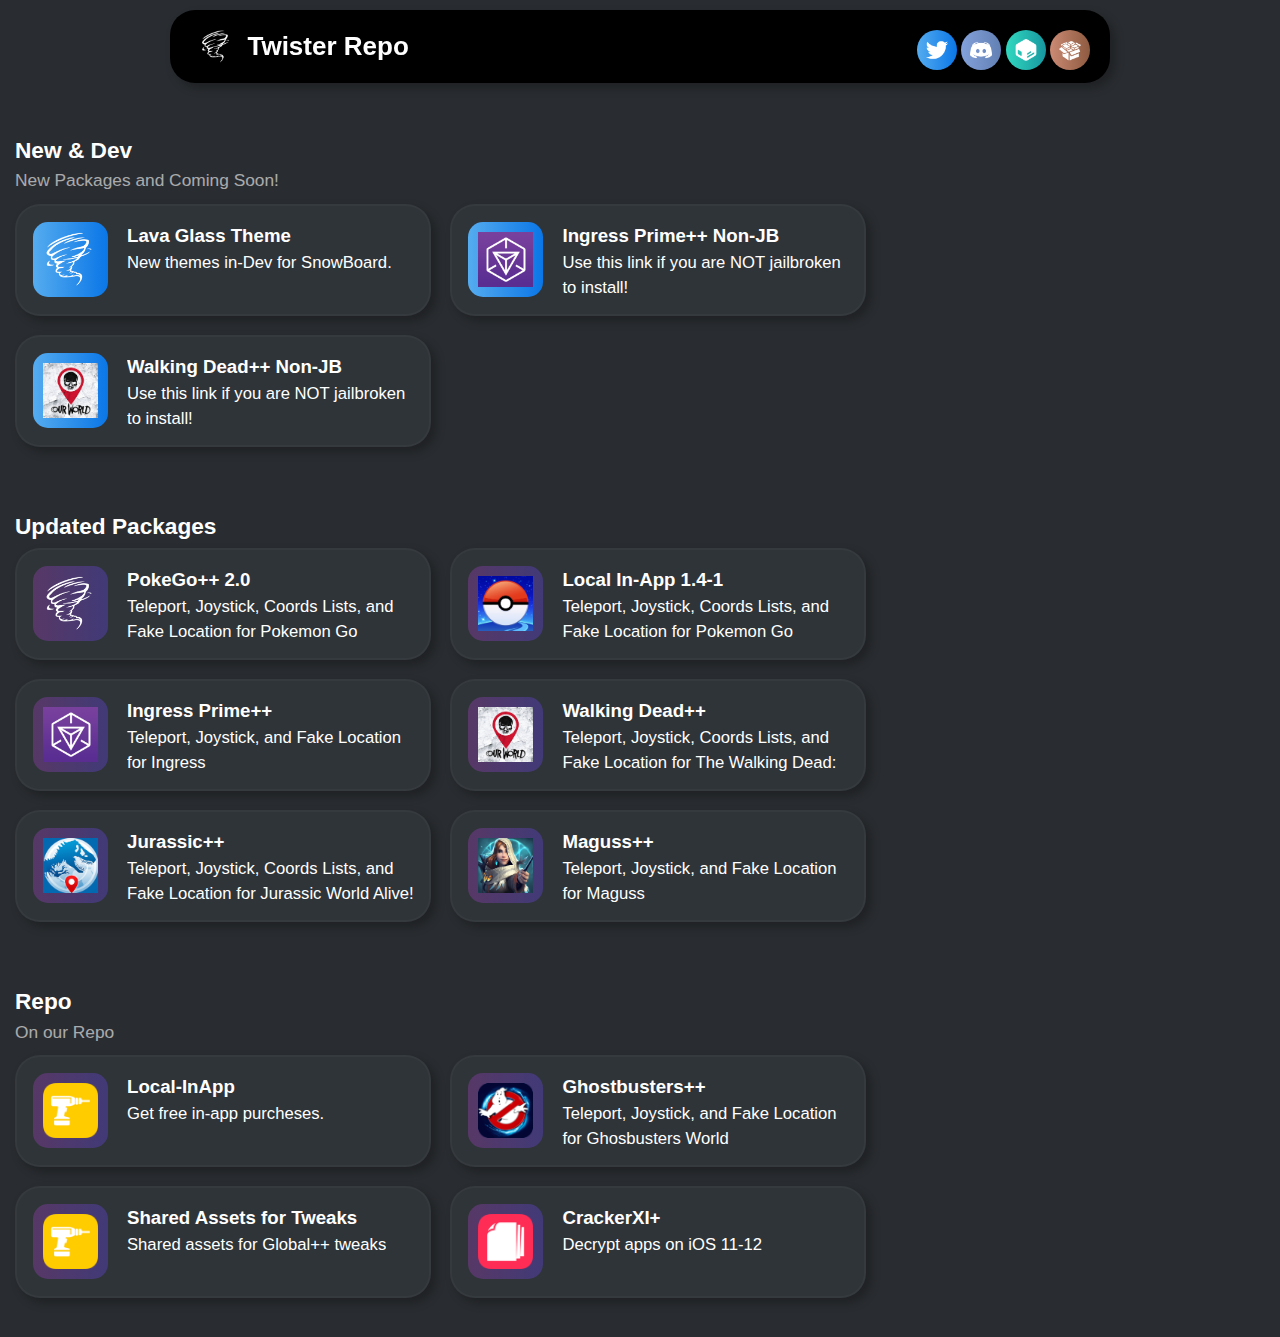
==== index.html @ d9e3f7b3 "update" ====
<!DOCTYPE html>
<html>
<head>
  <title>Twister Repo</title>
  <link rel="icon" href="assets/favicon.ico" class="next-head" />
  <meta name="viewport" content="width=device-width, initial-scale=1">
  <link rel="stylesheet" type="text/css" href="assets/css/stylesheet.css">
  <link rel="stylesheet" type="text/css" href="assets/css/touchscreenOnly.css" id="touchScreenStylesheet" disabled>
  <link rel="stylesheet" type="text/css" href="assets/css/navbar.css">
</head>
<style>
  @font-face { font-family: "SF Pro Display"; src: url("assets/SF-Pro-Display-Regular.otf"); }
  * {
    font-family: 'SF Pro Display', sans-serif;
  }
</style>
<body>

<div id="navbarContainer">
    <div id="navbar">
          <a href="https://globalplusplus.github.io/"><img class="logo" src="assets/twister.png"></a>
          <a href="https://globalplusplus.github.io/"><h1 id="title">Twister Repo</h1></a>

        <div class="navIconContainer">
          <a href="https://twitter.com/GlobalTweaks" target="_blank">
            <div class="navButton" style="background: linear-gradient(to right, #55ACEF , #0A76E7)">
              <img src="assets/page-icons/twitter.png" class="navButtonIcon" align="left">Twitter
            </div></a>
    
          <a href="https://discordapp.com/invite/Yrq7eeq" target="_blank">
            <div class="navButton" style="background: linear-gradient(to right, #83A1DA , #6380B4)">
              <img src="assets/page-icons/discord.png" class="navButtonIcon" align="left">Discord
            </div></a>

            <a href="sileo://source/https://globalplusplus.github.io/">
              <div class="navButton" style="background: linear-gradient(to right, #31D8C0 , #17979F)">
                <img src="assets/page-icons/sileo.png" class="navButtonIcon" align="left">Add to Sileo
              </div></a>

          <a href="cydia://url/https://cydia.saurik.com/api/share#?source=https://globalplusplus.github.io/">
            <div class="navButton" style="background: linear-gradient(to right, #CB8A74 , #8D5A40)">
              <img src="assets/page-icons/cydia.png" class="navButtonIcon" align="left">Add to Cydia
            </div></a>
        </div>
  </div>
  </div>

  <div class="wrapper">
<div class="subsection">
  <h2 id="subtitle">New & Dev</h2>
    <h2 id="subsubtitle">New Packages and Coming Soon!</h2>  
	  
      <div class="bigBox">
        <div class="packageIconHolder" style="background: linear-gradient(to right, #55ACEF , #0A76E7)">
          <img src="assets/page-icons/twister.png" class="packageicon">
        </div>
        <div class="packageContentHolder">
          <span class="packageTitle">Lava Glass Theme</span>
          <br><span class="packageDescription">New themes in-Dev for SnowBoard.</span>
        </div>
      </div>
    
      <a href="itms-services://?action=download-manifest&url=https%3A%2F%2Fwww.globalplusplus.com%2Fdirectingress">
      <div class="bigBox">
        <div class="packageIconHolder" style="background: linear-gradient(to right, #55ACEF , #0A76E7)">
          <img src="assets/page-icons/ingress1.png" class="packageicon">
        </div>
        <div class="packageContentHolder">
          <span class="packageTitle">Ingress Prime++ Non-JB</span>
          <br><span class="packageDescription">Use this link if you are NOT jailbroken to install!</span>
        </div>
      </div></a>
    
      <a href="itms-services://?action=download-manifest&url=https%3A%2F%2Fwww.globalplusplus.com%2Fdirectwd">
      <div class="bigBox">
        <div class="packageIconHolder" style="background: linear-gradient(to right, #55ACEF , #0A76E7)">
          <img src="assets/page-icons/ourworld1.png" class="packageicon">
        </div>
        <div class="packageContentHolder">
          <span class="packageTitle">Walking Dead++ Non-JB</span>
          <br><span class="packageDescription">Use this link if you are NOT jailbroken to install!</span>
        </div>
      </div></a>
    
    </div></div>

<div class="subsection">
<h2 id="subtitle">Updated Packages</h2>
<h2 id="subsubtitle"></h2>

      <a href="depiction.html?pokego">
      <div class="bigBox">
        <div class="packageIconHolder" style="background: linear-gradient(to right, #573866 , #413a77)">
          <img src="assets/img/twister.png" class="packageicon">
        </div>
        <div class="packageContentHolder">
          <span class="packageTitle">PokeGo++ 2.0</span>
          <br><span class="packageDescription">Teleport, Joystick, Coords Lists, and Fake Location for Pokemon Go</span>
        </div>
      </div></a>
	  
	     <a href="depiction.html?localinapp">
      <div class="bigBox">
        <div class="packageIconHolder" style="background: linear-gradient(to right, #573866 , #413a77)">
          <img src="assets/page-icons/pokemon1.png" class="packageicon">
        </div>
        <div class="packageContentHolder">
          <span class="packageTitle">Local In-App 1.4-1</span>
          <br><span class="packageDescription">Teleport, Joystick, Coords Lists, and Fake Location for Pokemon Go</span>
        </div>
      </div></a>
    
      <a href="depiction.html?ingress">
      <div class="bigBox">
        <div class="packageIconHolder" style="background: linear-gradient(to right, #573866 , #413a77)">
          <img src="assets/page-icons/ingress1.png" class="packageicon">
        </div>
        <div class="packageContentHolder">
          <span class="packageTitle">Ingress Prime++</span>
          <br><span class="packageDescription">Teleport, Joystick, and Fake Location for Ingress</span>
        </div>
      </div></a>
    
      <a href="depiction.html?walkingdead">
      <div class="bigBox">
        <div class="packageIconHolder" style="background: linear-gradient(to right, #573866 , #413a77)">
          <img src="assets/page-icons/ourworld1.png" class="packageicon">
        </div>
        <div class="packageContentHolder">
          <span class="packageTitle">Walking Dead++</span>
          <br><span class="packageDescription">Teleport, Joystick, Coords Lists, and Fake Location for The Walking Dead: Our World</span>
        </div>
      </div></a>
	  
	  <a href="depiction.html?jurassic">
      <div class="bigBox">
        <div class="packageIconHolder" style="background: linear-gradient(to right, #573866 , #413a77)">
          <img src="assets/page-icons/jurassic1.png" class="packageicon">
        </div>
        <div class="packageContentHolder">
          <span class="packageTitle">Jurassic++</span>
          <br><span class="packageDescription">Teleport, Joystick, Coords Lists, and Fake Location for Jurassic World Alive!</span>
        </div>
      </div></a>
      
      <a href="depiction.html?maguss">
      <div class="bigBox">
        <div class="packageIconHolder" style="background: linear-gradient(to right, #573866 , #413a77)">
          <img src="assets/page-icons/maguss1.png" class="packageicon">
        </div>
        <div class="packageContentHolder">
          <span class="packageTitle">Maguss++</span>
          <br><span class="packageDescription">Teleport, Joystick, and Fake Location for Maguss</span>
        </div>
      </div></a>
  
	</div>
  <div class="subsection">
  <h2 id="subtitle">Repo</h2>
  <h2 id="subsubtitle">On our Repo</h2>
	  
	  <a href="depiction.html?localinapp">
      <div class="bigBox">
        <div class="packageIconHolder" style="background: linear-gradient(to right, #573866 , #413a77)">
          <img src="assets/page-icons/tweaks.png" class="packageicon">
        </div>
        <div class="packageContentHolder">
          <span class="packageTitle">Local-InApp</span>
          <br><span class="packageDescription">Get free in-app purcheses.</span>
        </div>
      </div></a>
    
      <a href="depiction.html?ghostbusters">
      <div class="bigBox">
        <div class="packageIconHolder" style="background: linear-gradient(to right, #573866 , #413a77)">
          <img src="assets/page-icons/ghostbusters1.png" class="packageicon">
        </div>
        <div class="packageContentHolder">
          <span class="packageTitle">Ghostbusters++</span>
          <br><span class="packageDescription">Teleport, Joystick, and Fake Location for Ghosbusters World</span>
        </div>
      </div></a>
	  
	  <a href="depiction.html?shared">
      <div class="bigBox">
        <div class="packageIconHolder" style="background: linear-gradient(to right, #573866 , #413a77)">
          <img src="assets/page-icons/tweaks.png" class="packageicon">
        </div>
        <div class="packageContentHolder">
          <span class="packageTitle">Shared Assets for Tweaks</span>
          <br><span class="packageDescription">Shared assets for Global++ tweaks</span>
        </div>
      </div></a>
    
      <a href="depiction.html?crackerxi">
      <div class="bigBox">
        <div class="packageIconHolder" style="background: linear-gradient(to right, #573866 , #413a77)">
          <img src="assets/page-icons/system.png" class="packageicon">
        </div>
        <div class="packageContentHolder">
          <span class="packageTitle">CrackerXI+</span>
          <br><span class="packageDescription">Decrypt apps on iOS 11-12</span>
        </div>
      </div></a>
  
</div>

</body>
<head>
    <script src="assets/js/javascript.js"></script>
    <script src="assets/js/navbar.js"></script>
</head>
</html>
---- assets/css/stylesheet.css ----
* {
  font-family: 'Nunito', sans-serif;
}

body {
  background-color: #292C30;
  margin: 0;
}

::-webkit-scrollbar {
  width: 7px;
  height: 7px;
}

::-webkit-scrollbar-track {
  background: rgba(255,255,255,0.08);
  border-radius: 10px;
}

::-webkit-scrollbar-thumb {
  background: rgba(255,255,255,0.20);
  border-radius: 10px;
}

::-webkit-scrollbar-thumb:hover {
  background: rgba(255,255,255,0.25);
}

.button {
  display: none;
  background: linear-gradient(to right, #55B49D , #2B7DCA);
  box-shadow: 5px 5px 10px rgba(0, 0, 0, 0.15);
  text-align: center;
  vertical-align: middle;
  position: absolute;
  border-radius: 25px;
  font-size: 0px;
  padding-top: 5px;
  padding-bottom: 5px;
  padding-left: 0;
  padding-right: 0;
  color: rgba(255,255,255,0);
  min-width: 35px;
  min-height: 35px;
  max-width: 35px;
  max-height: 35px;
  position: absolute;
  border: none;
  right: 15px;
  top: 35px;
  transition: all 0.3s ease;
  outline: none;
  -webkit-transition: all 0.3s ease;
  -moz-transition: all 0.3s ease;
  -o-transition: all 0.3s ease;
  -ms-transition: all 0.3s ease;
  transition-delay: 0.5s;
}

.button:hover {
  color: white;
  padding-left: 20px;
  padding-right: 20px;
  filter: hue-rotate(90deg);
  font-size: 20px;
  max-width: 100%;
  transition-delay: 0s;
}

.buttonIcon {
  vertical-align: middle;
  width: 25px;
  height: 25px;
  transition: all 0.3s ease;
  -webkit-transition: all 0.3s ease;
  -moz-transition: all 0.3s ease;
  -o-transition: all 0.3s ease;
  -ms-transition: all 0.3s ease;
  transition-delay: 0.5s;
}

.button:hover .buttonIcon {
  transition-delay: 0s;
  margin-right: 10px;
}

#subtitle {
  color: white;
  font-size: 17pt;
  font-weight: bold;
  text-align: left;
  margin-left: 15px;
  line-height: 1.0;
}

#subsubtitle {
  color: white;
  font-size: 13pt;
  font-weight: normal;
  text-align: left;
  margin-left: 15px;
  line-height: 1.0;
  margin-top: -8px;
  opacity: .6;
}

.packageicon {
  width: 55px;
  height: 55px;
  transition: all 0.3s ease;
  -webkit-transition: all 0.3s ease;
  -moz-transition: all 0.3s ease;
  -o-transition: all 0.3s ease;
  -ms-transition: all 0.3s ease;
}

.bigBox:hover .packageicon {
  width: 80px;
  height: 80px;
}

@media screen and (max-width: 900px) {
  .packageicon {
    width: 55px !important;
    height: 55px !important;
  }
}

.packageIconHolder {
  width: 55px;
  height: 55px;
  padding: 10px;
  border-radius: 15px;
  left: 16px;
  top: 16px;
  z-index: 0;
  transition: all 0.3s ease;
  -webkit-transition: all 0.3s ease;
  -moz-transition: all 0.3s ease;
  -o-transition: all 0.3s ease;
  -ms-transition: all 0.3s ease;
  position: absolute;
}

.bigBox:hover .packageIconHolder {
  padding: 55px;
  left: -40px;
  top: -40px;
  width: 500px;
  height: 300px;
}

@media screen and (max-width: 900px) {
  .packageIconHolder {
    padding: 10px !important;
    top: 0 !important;
    left: 5px !important;
    width: 55px !important;
    height: 55px !important;
  }
}

.packageContentHolder {
  position: absolute;
  left: 110px;
  top: 16px;
  max-width: 290px;
  overflow: hidden;
  max-height: 80px;
  overflow: hidden;
  transition: all 0.3s ease;
  -webkit-transition: all 0.3s ease;
  -moz-transition: all 0.3s ease;
  -o-transition: all 0.3s ease;
  -ms-transition: all 0.3s ease;
}

.bigBox:hover .packageContentHolder {
  top: 9px;
}

@media screen and (max-width: 900px) {
  .packageContentHolder {
    overflow: visible !important;
    min-width: 85px !important;
    left: 0 !important;
    top: 80px !important;
    max-height: 180px !important;
    text-align: center !important;
  }
}

.bigBox {
  background: #2F3439;
  box-shadow: 5px 5px 10px rgba(0, 0, 0, 0.25);
  text-align: left;
  color: white;
  border-radius: 25px;
  padding: 15px;
  line-height: 1.5;
  border-style: solid;
  border-color: rgba(255, 255, 255, 0.03);
  border-width: 2px;
  color: white;
  margin-left: 15px;
  margin-bottom: 15px;
  min-height: 78px;
  max-height: 78px;
  min-width: 382px;
  max-width: 382px;
  overflow-x: hidden;
  overflow-y: hidden;
  position: relative;
  display: inline-block;
  transition: all 0.3s ease;
  -webkit-transition: all 0.3s ease;
  -moz-transition: all 0.3s ease;
  -o-transition: all 0.3s ease;
  -ms-transition: all 0.3s ease;
}

@media screen and (max-width: 900px) {
  .bigBox {
    padding: 0 !important;
    border-radius: 0 !important;
    background: none !important;
    border: none !important;
    box-shadow: none !important;
    min-width: 85px !important;
    max-width: 85px !important;
    min-height: 130px !important;
    max-height: 130px !important;
    margin-left: 10px !important;
    margin-bottom: 20px !important;
  }
}

.packageTitle {
  font-weight: bold;
  font-size: 14pt;
  transition: all 0.3s ease;
  -webkit-transition: all 0.3s ease;
  -moz-transition: all 0.3s ease;
  -o-transition: all 0.3s ease;
  -ms-transition: all 0.3s ease;
}

.bigBox:hover .packageTitle {
  font-size: 16pt;
}

@media screen and (max-width: 900px) {
  .packageTitle {
    font-size: 12pt !important;
    font-weight: normal !important;
  }
}

.packageDescription, .packageGreyDescription {
  font-weight: normal;
  font-size: 12.5pt;
}

.packageGreyDescription {
  color: rgba(255,255,255,.6);
}

@media screen and (max-width: 900px) {
  .packageDescription, .packageGreyDescription {
    display: none;
  }
}

.scrollerContainer {
  max-width: 100%;
  overflow-x: hidden;
  overflow-y: hidden;
  max-height: 148px;
}

@media screen and (max-width: 900px) {
  .scroller {
    text-align: center;
  }
}

.subsection {
  background-color: rgba(255,255,255,0);
  padding-top: 10px;
  padding-bottom: 20px;
  position: relative;
}

.subsection:hover {
  background-color: rgba(255,255,255,0.05);
}

@media screen and (max-width: 900px) {
  .subsection {
    padding-bottom: 0 !important;
  }
}

.subsection:hover .scroller {
  animation-play-state: paused !important;
}

.subsection:hover .button {
  display: inline;
}

.wrapper {
  width: 100%;
  max-width: 2160px;
  overflow: hidden;
  margin-left: auto;
  margin-right: auto;
  position: relative;
}
---- assets/css/touchscreenOnly.css ----
.button {
  display: inline !important;
  max-width: 35px !important;
  font-size: 0 !important;
  padding-left: 0 !important;
  padding-right: 0 !important;
}

.buttonIcon {
  margin-right: 0 !important;
}

.subsection {
  background-color: rgba(255,255,255,0) !important;
}

.navButton {
  padding-top: 7px !important;
  padding-left: 5px !important;
  color: rgba(255,255,255,0) !important;
  font-size: 0 !important;
  max-width: 40px !important;
}

.navButtonIcon {
  margin-left: 4px !important;
  margin-right: 0 !important;
}

.subsection:hover .scroller {
  animation-play-state: running !important;
}
---- assets/css/navbar.css ----
html {
  scroll-behavior: smooth;
}

#navbarContent {
  display: none;
}

#navbar {
  background: black;
  box-shadow: 5px 5px 10px rgba(0, 0, 0, 0.25);
  color: white;
  border-radius: 25px;
  padding: 20px;
  margin-top: 10px;
  margin-left: auto;
  margin-right: auto;
  width: calc(90% - 20px);
  max-width: 900px;
  overflow: hidden;
  margin-bottom: 25px;
  position: relative;
  transition: box-shadow 0.35s ease, padding 0.35s ease, border-radius 0.35s ease, max-width 0.35s ease, margin 0.1s ease;
  -webkit-transition: box-shadow 0.35s ease, padding 0.35s ease, border-radius 0.35s ease, max-width 0.35s ease, margin 0.1s ease;
  -moz-transition: box-shadow 0.35s ease, padding 0.35s ease, border-radius 0.35s ease, max-width 0.35s ease, margin 0.1s ease;
  -o-transition: box-shadow 0.35s ease, padding 0.35s ease, border-radius 0.35s ease, max-width 0.35s ease, margin 0.1s ease;
  -ms-transition: box-shadow 0.35s ease, padding 0.35s ease, border-radius 0.35s ease, max-width 0.35s ease, margin 0.1s ease;
}

.miniNav {
  box-shadow: 10px 10px 20px rgba(0, 0, 0, 0.4) !important;
  padding: 10px 20px 10px 20px !important;
  border-radius: 0 !important;
  margin-top: 0 !important;
  max-width: 100% !important;
  width: calc(100% - 40px) !important;
}

#navbarContainer {
  max-width: 100%;
  min-width: 100%;
  z-index: 999;
  position: fixed;
  top: 0;
  left: 0;
}

.navIconContainer {
  border-radius: 30%;
  background-color: black;
  box-shadow: -20px 0 30px 10px black;
  padding-top: 20px;
  position: absolute;
  top: 0;
  right: 20px;
  transition: all 0.4s ease;
  -webkit-transition: all 0.4s ease;
  -moz-transition: all 0.4s ease;
  -o-transition: all 0.4s ease;
  -ms-transition: all 0.4s ease;
}

.miniNav .navIconContainer {
  padding-top: 10px;
}

#lowerNavContent {
  margin-top: 24px;
  max-height: 40px;
  overflow-y: auto;
  text-align: center;
  transition: all 0.4s ease;
  -webkit-transition: all 0.4s ease;
  -moz-transition: all 0.4s ease;
  -o-transition: all 0.4s ease;
  -ms-transition: all 0.4s ease;
}

.miniNav #lowerNavContent {
  max-height: 0;
  margin-top: 0;
  opacity: 0;
}

#lowerNavContent a {
  color: white;
  font-size: 14pt;
  padding-right: 10px;
  padding-left: 10px;
  border-width: 2px;
  border-color: rgba(255,255,255,.2);
  border-right-style: solid;
}

#lowerNavContent a:first-child {
  padding-left: 0;
}

#lowerNavContent a:last-child {
  padding-right: 0;
  border-right-style: none !important;
}

#lowerNavContent a:hover {
  color: #2a90fc;
  box-shadow: 0 2px 0 0 #2a90fc;
}

.navButton {
  border: none;
  vertical-align: middle;
  background: linear-gradient(to right, #55B49D , #2B7DCA);
  box-shadow: 5px 5px 10px rgba(0, 0, 0, 0.25);
  text-align: center;
  border-radius: 25px;
  box-sizing: border-box;
  padding-top: 6px;
  padding-left: 5px;
  color: rgba(255,255,255,0);
  font-size: 0;
  min-width: 40px;
  max-width: 40px;
  min-height: 40px;
  max-height: 40px;
  display: inline-block;
  overflow: hidden;
  transition: all 0.3s ease;
  -webkit-transition: all 0.3s ease;
  -moz-transition: all 0.3s ease;
  -o-transition: all 0.3s ease;
  -ms-transition: all 0.3s ease;
}

.navButton:hover {
  cursor: pointer;
  color: white;
  padding-left: 15px;
  padding-right: 15px;
  max-width: 200px;
  font-size: 16pt;
}

.navButtonIcon {
  margin-left: 4px;
  margin-top: 3px;
  vertical-align: middle;
  width: 22px;
  height: 22px;
  transition: all 0.3s ease;
  -webkit-transition: all 0.3s ease;
  -moz-transition: all 0.3s ease;
  -o-transition: all 0.3s ease;
  -ms-transition: all 0.3s ease;
}

.navButton:hover .navButtonIcon {
  margin-left: 0;
  margin-right: 10px;
}

.logo {
  vertical-align: middle;
  width: 33px;
  margin-left: 10px;
  margin-right: 10px;
}

#title {
  margin: 0 !important;
  vertical-align: middle;
  display: inline-block;
  color: white;
  font-size: 26px;
  font-weight: bold;
  float: none;
}

@media screen and (max-width: 600px) {
  #title {
    font-size: 0px;
  }
}
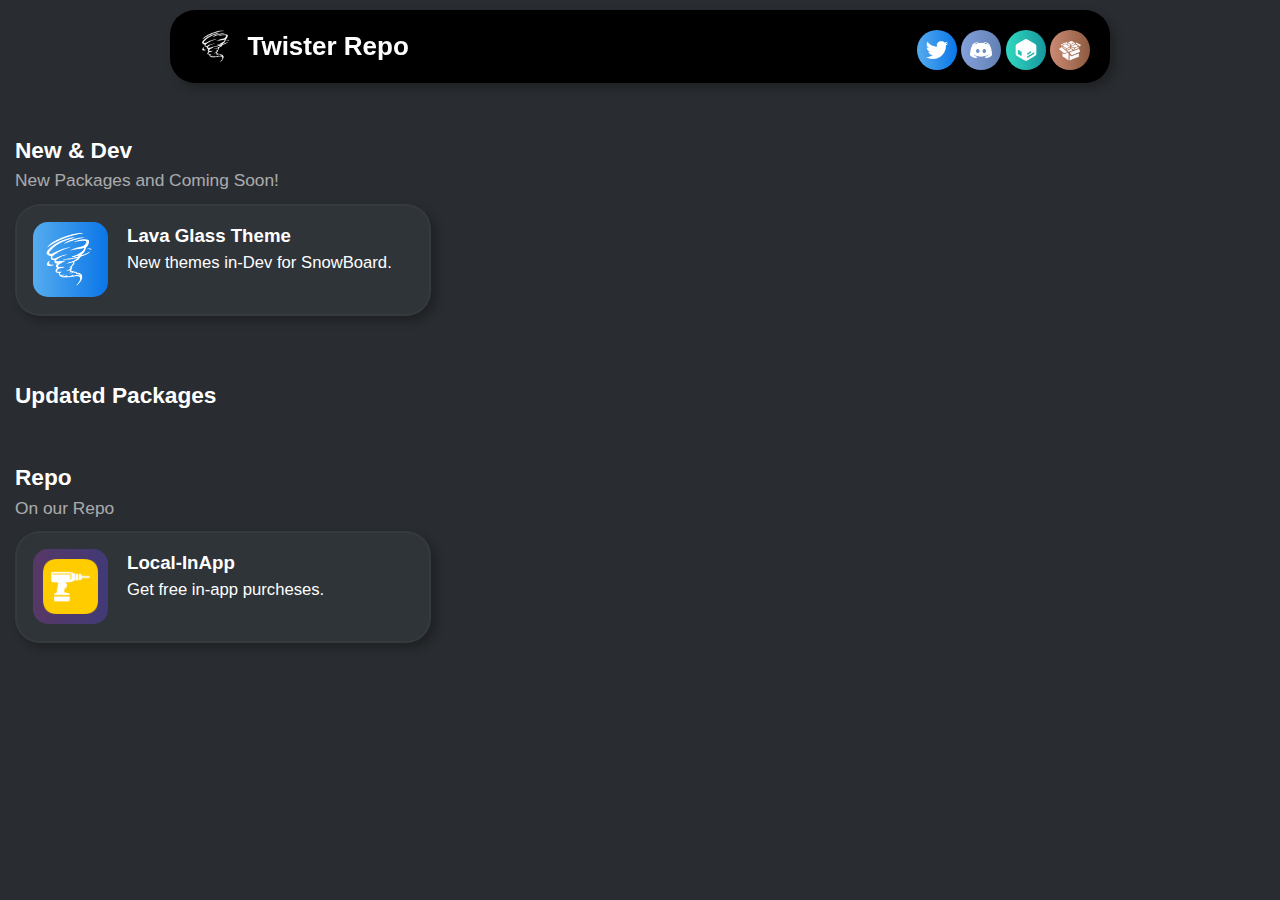
==== commit 256cfc14: "Update index.html" ====
--- a/index.html
+++ b/index.html
@@ -60,7 +60,7 @@
         </div>
       </div>
     
-      <a href="itms-services://?action=download-manifest&url=https%3A%2F%2Fwww.globalplusplus.com%2Fdirectingress">
+    <!--  <a href="itms-services://?action=download-manifest&url=https%3A%2F%2Fwww.globalplusplus.com%2Fdirectingress">
       <div class="bigBox">
         <div class="packageIconHolder" style="background: linear-gradient(to right, #55ACEF , #0A76E7)">
           <img src="assets/page-icons/ingress1.png" class="packageicon">
@@ -80,14 +80,15 @@
           <span class="packageTitle">Walking Dead++ Non-JB</span>
           <br><span class="packageDescription">Use this link if you are NOT jailbroken to install!</span>
         </div>
-      </div></a>
+      </div></a>-->
     
     </div></div>
 
 <div class="subsection">
+
 <h2 id="subtitle">Updated Packages</h2>
 <h2 id="subsubtitle"></h2>
-
+<!--
       <a href="depiction.html?pokego">
       <div class="bigBox">
         <div class="packageIconHolder" style="background: linear-gradient(to right, #573866 , #413a77)">
@@ -152,7 +153,7 @@
           <span class="packageTitle">Maguss++</span>
           <br><span class="packageDescription">Teleport, Joystick, and Fake Location for Maguss</span>
         </div>
-      </div></a>
+      </div></a>-->
   
 	</div>
   <div class="subsection">
@@ -170,7 +171,7 @@
         </div>
       </div></a>
     
-      <a href="depiction.html?ghostbusters">
+     <!-- <a href="depiction.html?ghostbusters">
       <div class="bigBox">
         <div class="packageIconHolder" style="background: linear-gradient(to right, #573866 , #413a77)">
           <img src="assets/page-icons/ghostbusters1.png" class="packageicon">
@@ -201,7 +202,7 @@
           <span class="packageTitle">CrackerXI+</span>
           <br><span class="packageDescription">Decrypt apps on iOS 11-12</span>
         </div>
-      </div></a>
+      </div></a> -->
   
 </div>
 
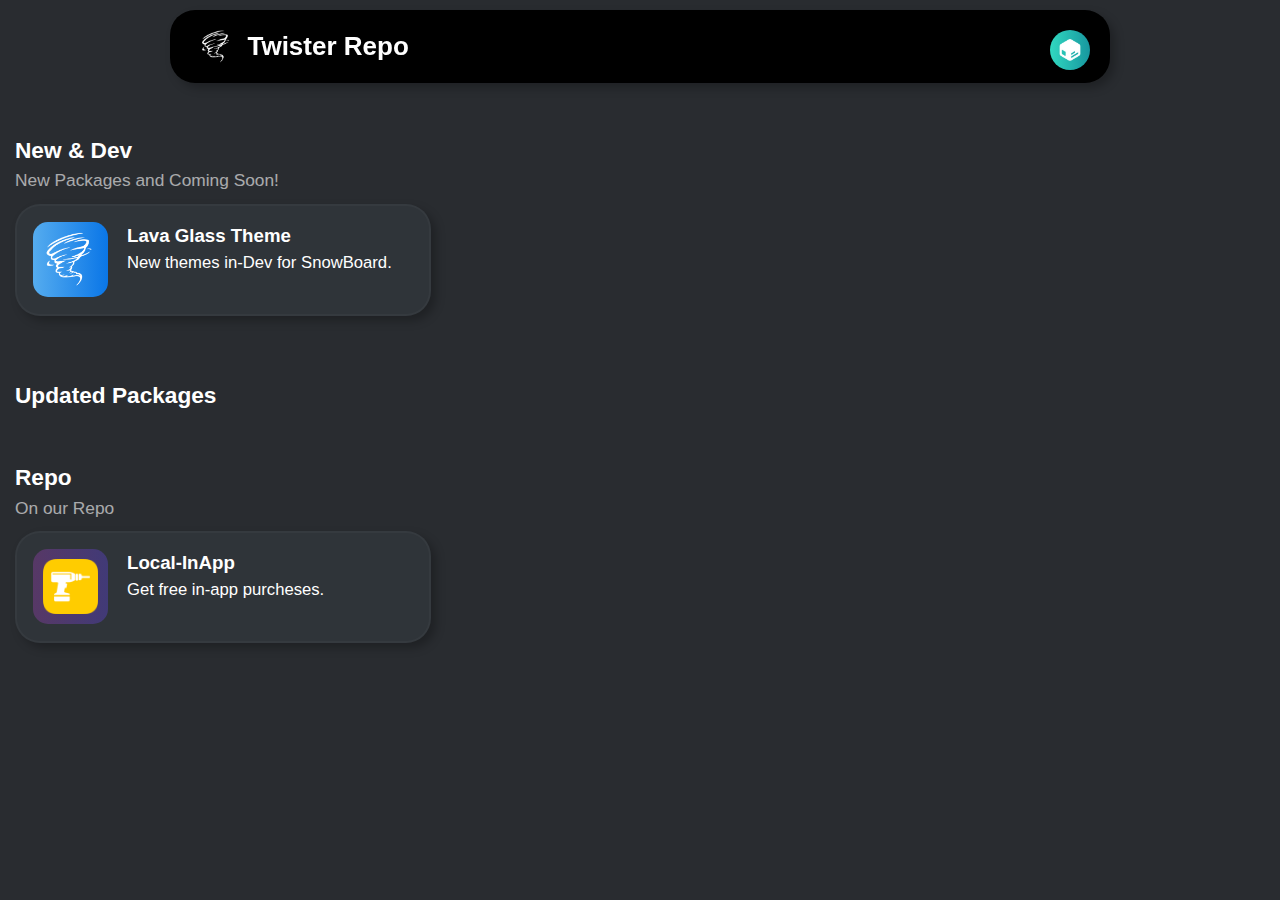
==== commit aafff0ca: "Update index.html" ====
--- a/index.html
+++ b/index.html
@@ -22,7 +22,7 @@
           <a href="https://globalplusplus.github.io/"><h1 id="title">Twister Repo</h1></a>
 
         <div class="navIconContainer">
-          <a href="https://twitter.com/GlobalTweaks" target="_blank">
+        <!--  <a href="https://twitter.com/GlobalTweaks" target="_blank">
             <div class="navButton" style="background: linear-gradient(to right, #55ACEF , #0A76E7)">
               <img src="assets/page-icons/twitter.png" class="navButtonIcon" align="left">Twitter
             </div></a>
@@ -30,17 +30,17 @@
           <a href="https://discordapp.com/invite/Yrq7eeq" target="_blank">
             <div class="navButton" style="background: linear-gradient(to right, #83A1DA , #6380B4)">
               <img src="assets/page-icons/discord.png" class="navButtonIcon" align="left">Discord
-            </div></a>
-
-            <a href="sileo://source/https://globalplusplus.github.io/">
+            </div></a> -->
+
+            <a href="sileo://source/https://twisterrepo.github.io/">
               <div class="navButton" style="background: linear-gradient(to right, #31D8C0 , #17979F)">
                 <img src="assets/page-icons/sileo.png" class="navButtonIcon" align="left">Add to Sileo
               </div></a>
 
-          <a href="cydia://url/https://cydia.saurik.com/api/share#?source=https://globalplusplus.github.io/">
+       <!--   <a href="cydia://url/https://cydia.saurik.com/api/share#?source=https://globalplusplus.github.io/">
             <div class="navButton" style="background: linear-gradient(to right, #CB8A74 , #8D5A40)">
               <img src="assets/page-icons/cydia.png" class="navButtonIcon" align="left">Add to Cydia
-            </div></a>
+            </div></a> -->
         </div>
   </div>
   </div>
